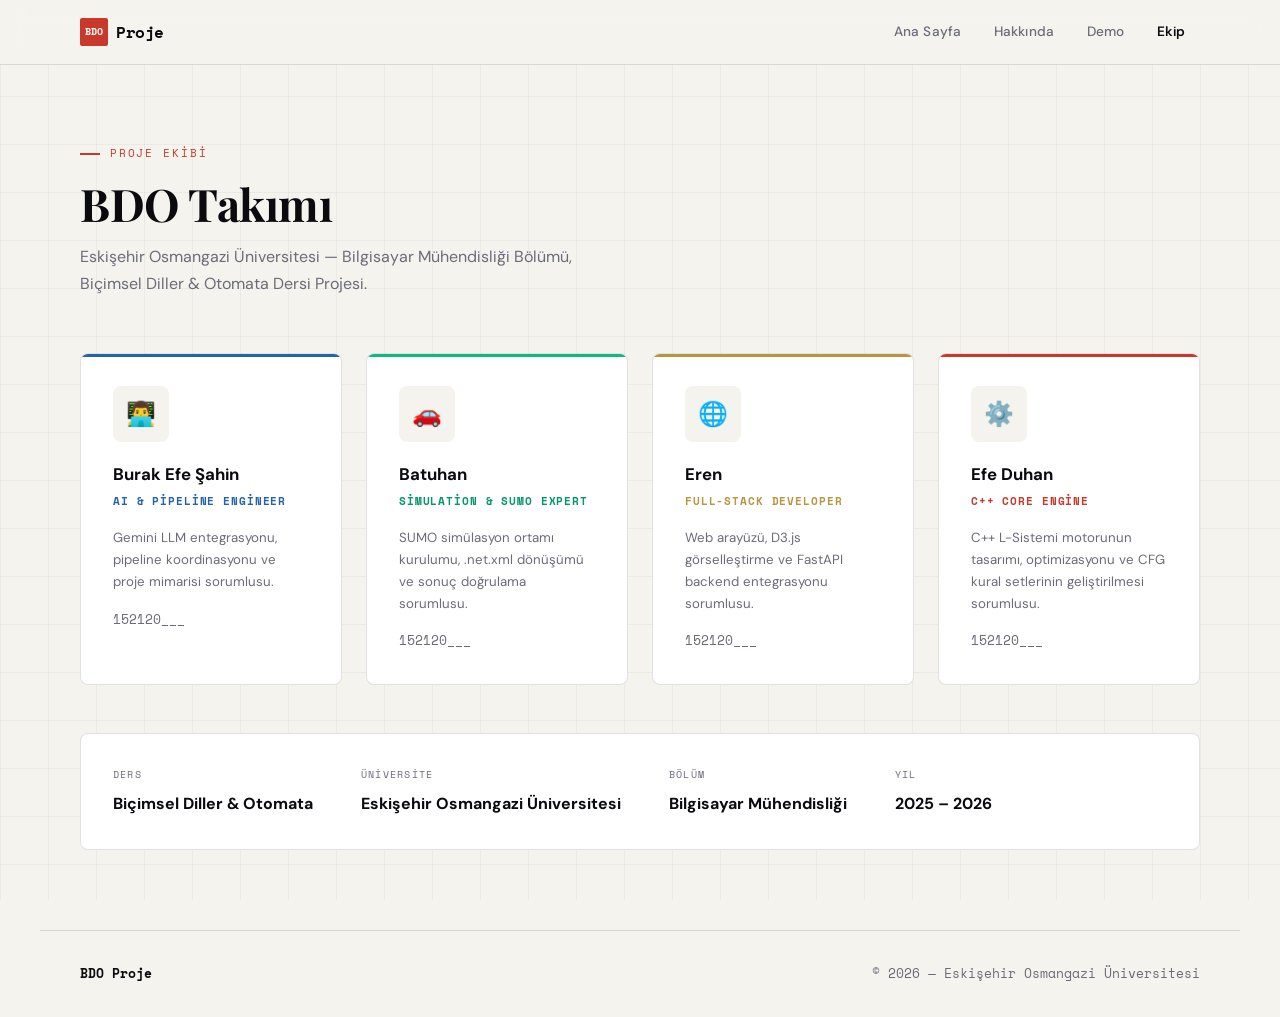
==== bdo/frontend/contact.html @ 6f30c8fc "Add files via upload" ====
<!DOCTYPE html>
<html lang="tr">
<head>
    <meta charset="UTF-8">
    <meta name="viewport" content="width=device-width, initial-scale=1.0">
    <title>BDO Proje — Ekip</title>
    <link rel="stylesheet" href="css/style.css">
</head>
<body>

<header>
    <nav>
        <a href="index.html" class="logo">
            <span class="logo-badge">BDO</span>
            Proje
        </a>
        <ul class="nav-links">
            <li><a href="index.html">Ana Sayfa</a></li>
            <li><a href="about.html">Hakkında</a></li>
            <li><a href="tool.html">Demo</a></li>
            <li><a href="contact.html" class="active">Ekip</a></li>
        </ul>
    </nav>
</header>

<section>
    <div class="section-label">Proje Ekibi</div>
    <h1 class="section-title">BDO Takımı</h1>
    <p class="section-sub">Eskişehir Osmangazi Üniversitesi — Bilgisayar Mühendisliği Bölümü, Biçimsel Diller & Otomata Dersi Projesi.</p>

    <div class="team-grid">
        <div class="team-card fade-up">
            <div class="team-avatar">👨‍💻</div>
            <div class="team-name">Burak Efe Şahin</div>
            <div class="team-role">AI & Pipeline Engineer</div>
            <p style="font-size: 0.83rem; color: var(--muted); margin-bottom: 1rem;">Gemini LLM entegrasyonu, pipeline koordinasyonu ve proje mimarisi sorumlusu.</p>
            <div class="team-no">152120___</div>
        </div>

        <div class="team-card fade-up delay-1">
            <div class="team-avatar">🚗</div>
            <div class="team-name">Batuhan</div>
            <div class="team-role">Simulation & SUMO Expert</div>
            <p style="font-size: 0.83rem; color: var(--muted); margin-bottom: 1rem;">SUMO simülasyon ortamı kurulumu, .net.xml dönüşümü ve sonuç doğrulama sorumlusu.</p>
            <div class="team-no">152120___</div>
        </div>

        <div class="team-card fade-up delay-2">
            <div class="team-avatar">🌐</div>
            <div class="team-name">Eren</div>
            <div class="team-role">Full-Stack Developer</div>
            <p style="font-size: 0.83rem; color: var(--muted); margin-bottom: 1rem;">Web arayüzü, D3.js görselleştirme ve FastAPI backend entegrasyonu sorumlusu.</p>
            <div class="team-no">152120___</div>
        </div>

        <div class="team-card fade-up delay-3">
            <div class="team-avatar">⚙️</div>
            <div class="team-name">Efe Duhan</div>
            <div class="team-role">C++ Core Engine</div>
            <p style="font-size: 0.83rem; color: var(--muted); margin-bottom: 1rem;">C++ L-Sistemi motorunun tasarımı, optimizasyonu ve CFG kural setlerinin geliştirilmesi sorumlusu.</p>
            <div class="team-no">152120___</div>
        </div>
    </div>

    <!-- Course info -->
    <div style="margin-top: 3rem; border: 1px solid var(--border); border-radius: 8px; padding: 2rem; background: white; display: flex; gap: 3rem; flex-wrap: wrap;">
        <div>
            <div style="font-family: 'Space Mono', monospace; font-size: 0.65rem; letter-spacing: 0.12em; text-transform: uppercase; color: var(--muted); margin-bottom: 0.5rem;">Ders</div>
            <div style="font-weight: 700;">Biçimsel Diller & Otomata</div>
        </div>
        <div>
            <div style="font-family: 'Space Mono', monospace; font-size: 0.65rem; letter-spacing: 0.12em; text-transform: uppercase; color: var(--muted); margin-bottom: 0.5rem;">Üniversite</div>
            <div style="font-weight: 700;">Eskişehir Osmangazi Üniversitesi</div>
        </div>
        <div>
            <div style="font-family: 'Space Mono', monospace; font-size: 0.65rem; letter-spacing: 0.12em; text-transform: uppercase; color: var(--muted); margin-bottom: 0.5rem;">Bölüm</div>
            <div style="font-weight: 700;">Bilgisayar Mühendisliği</div>
        </div>
        <div>
            <div style="font-family: 'Space Mono', monospace; font-size: 0.65rem; letter-spacing: 0.12em; text-transform: uppercase; color: var(--muted); margin-bottom: 0.5rem;">Yıl</div>
            <div style="font-weight: 700;">2025 – 2026</div>
        </div>
    </div>
</section>

<footer>
    <span class="footer-logo">BDO Proje</span>
    <span>© 2026 — Eskişehir Osmangazi Üniversitesi</span>
</footer>

</body>
</html>
---- bdo/frontend/css/style.css ----
@import url('https://fonts.googleapis.com/css2?family=Space+Mono:ital,wght@0,400;0,700;1,400&family=DM+Sans:opsz,wght@9..40,300;9..40,400;9..40,500;9..40,600;9..40,700&family=Playfair+Display:wght@700;900&display=swap');

:root {
    --ink: #0a0a0f;
    --paper: #f5f3ee;
    --paper-dark: #ede9e0;
    --primary: #1a1a2e;
    --accent: #c8392b;
    --accent2: #2563a8;
    --gold: #b8953f;
    --muted: #6b6b7a;
    --radius: 4px;
    --border: rgba(10,10,15,0.12);
}

*, *::before, *::after {
    margin: 0; padding: 0;
    box-sizing: border-box;
}

::selection {
    background: var(--accent);
    color: white;
}

html { scroll-behavior: smooth; }

body {
    background: var(--paper);
    color: var(--ink);
    font-family: 'DM Sans', sans-serif;
    font-weight: 400;
    line-height: 1.65;
    overflow-x: hidden;
}

/* ─── GRID BACKGROUND ─── */
body::before {
    content: '';
    position: fixed;
    inset: 0;
    background-image:
        linear-gradient(rgba(10,10,15,0.04) 1px, transparent 1px),
        linear-gradient(90deg, rgba(10,10,15,0.04) 1px, transparent 1px);
    background-size: 48px 48px;
    pointer-events: none;
    z-index: 0;
}

/* ─── HEADER / NAV ─── */
header {
    position: sticky;
    top: 0;
    z-index: 100;
    background: rgba(245, 243, 238, 0.92);
    backdrop-filter: blur(12px);
    border-bottom: 1px solid var(--border);
}

nav {
    max-width: 1200px;
    margin: 0 auto;
    padding: 0 2.5rem;
    height: 64px;
    display: flex;
    align-items: center;
    justify-content: space-between;
}

.logo {
    font-family: 'Space Mono', monospace;
    font-size: 1rem;
    font-weight: 700;
    color: var(--ink);
    text-decoration: none;
    letter-spacing: -0.5px;
    display: flex;
    align-items: center;
    gap: 0.5rem;
}

.logo-badge {
    display: inline-flex;
    align-items: center;
    justify-content: center;
    width: 28px; height: 28px;
    background: var(--accent);
    color: white;
    font-size: 0.65rem;
    font-weight: 700;
    border-radius: 2px;
    letter-spacing: 0;
}

.nav-links {
    list-style: none;
    display: flex;
    gap: 0.25rem;
}

.nav-links a {
    text-decoration: none;
    color: var(--muted);
    font-size: 0.85rem;
    font-weight: 500;
    padding: 0.4rem 0.9rem;
    border-radius: 3px;
    transition: all 0.2s;
    letter-spacing: 0.01em;
}

.nav-links a:hover { color: var(--ink); background: rgba(10,10,15,0.06); }
.nav-links a.active { color: var(--ink); font-weight: 600; }

/* ─── HERO ─── */
.hero {
    position: relative;
    z-index: 1;
    max-width: 1200px;
    margin: 0 auto;
    padding: 6rem 2.5rem 4rem;
    display: grid;
    grid-template-columns: 1fr 1fr;
    gap: 4rem;
    align-items: center;
    min-height: calc(100vh - 64px);
}

.hero-left {
    animation: fadeUp 0.8s ease forwards;
}

.hero-tag {
    display: inline-flex;
    align-items: center;
    gap: 0.5rem;
    font-family: 'Space Mono', monospace;
    font-size: 0.7rem;
    letter-spacing: 0.15em;
    text-transform: uppercase;
    color: var(--accent);
    background: rgba(200,57,43,0.08);
    border: 1px solid rgba(200,57,43,0.2);
    padding: 0.35rem 0.8rem;
    border-radius: 2px;
    margin-bottom: 1.5rem;
}

.hero-title {
    font-family: 'Playfair Display', serif;
    font-size: clamp(2.8rem, 5vw, 4.2rem);
    font-weight: 900;
    line-height: 1.05;
    letter-spacing: -1.5px;
    margin-bottom: 1.5rem;
    color: var(--ink);
}

.hero-title em {
    font-style: italic;
    color: var(--accent);
}

.hero-desc {
    font-size: 1rem;
    color: var(--muted);
    max-width: 460px;
    margin-bottom: 2.5rem;
    font-weight: 400;
    line-height: 1.8;
}

.hero-actions {
    display: flex;
    gap: 1rem;
    align-items: center;
    flex-wrap: wrap;
}

.btn-primary {
    display: inline-flex;
    align-items: center;
    gap: 0.5rem;
    background: var(--ink);
    color: var(--paper);
    padding: 0.85rem 1.8rem;
    border-radius: var(--radius);
    text-decoration: none;
    font-size: 0.9rem;
    font-weight: 600;
    transition: all 0.25s;
    border: 2px solid var(--ink);
    letter-spacing: 0.02em;
}

.btn-primary:hover {
    background: var(--accent);
    border-color: var(--accent);
    transform: translateY(-1px);
}

.btn-secondary {
    display: inline-flex;
    align-items: center;
    gap: 0.5rem;
    background: transparent;
    color: var(--ink);
    padding: 0.85rem 1.8rem;
    border-radius: var(--radius);
    text-decoration: none;
    font-size: 0.9rem;
    font-weight: 600;
    transition: all 0.25s;
    border: 2px solid var(--border);
    letter-spacing: 0.02em;
}

.btn-secondary:hover {
    border-color: var(--ink);
    background: rgba(10,10,15,0.04);
}

/* ─── HERO VISUAL ─── */
.hero-visual {
    position: relative;
    animation: fadeUp 0.8s 0.2s ease both;
}

.automata-diagram {
    background: var(--ink);
    border-radius: 8px;
    padding: 2.5rem;
    position: relative;
    overflow: hidden;
}

.automata-diagram::before {
    content: '';
    position: absolute;
    inset: 0;
    background: radial-gradient(circle at 80% 20%, rgba(37,99,168,0.3) 0%, transparent 60%),
                radial-gradient(circle at 20% 80%, rgba(200,57,43,0.2) 0%, transparent 50%);
}

.diagram-header {
    font-family: 'Space Mono', monospace;
    font-size: 0.65rem;
    color: rgba(245,243,238,0.4);
    letter-spacing: 0.12em;
    text-transform: uppercase;
    margin-bottom: 2rem;
    position: relative;
}

.diagram-svg {
    width: 100%;
    height: 220px;
    position: relative;
}

.stat-row {
    display: grid;
    grid-template-columns: repeat(3, 1fr);
    gap: 1px;
    background: rgba(245,243,238,0.1);
    border-radius: 4px;
    overflow: hidden;
    margin-top: 2rem;
    position: relative;
}

.stat-box {
    background: rgba(245,243,238,0.04);
    padding: 1.2rem 1rem;
    text-align: center;
}

.stat-num {
    font-family: 'Space Mono', monospace;
    font-size: 1.6rem;
    font-weight: 700;
    color: var(--paper);
    line-height: 1;
}

.stat-label {
    font-size: 0.7rem;
    color: rgba(245,243,238,0.4);
    margin-top: 0.3rem;
    letter-spacing: 0.05em;
}

/* ─── SECTION COMMONS ─── */
section {
    position: relative;
    z-index: 1;
    max-width: 1200px;
    margin: 0 auto;
    padding: 5rem 2.5rem;
}

.section-label {
    font-family: 'Space Mono', monospace;
    font-size: 0.68rem;
    letter-spacing: 0.18em;
    text-transform: uppercase;
    color: var(--accent);
    margin-bottom: 1rem;
    display: flex;
    align-items: center;
    gap: 0.6rem;
}

.section-label::before {
    content: '';
    display: inline-block;
    width: 20px; height: 2px;
    background: var(--accent);
}

.section-title {
    font-family: 'Playfair Display', serif;
    font-size: clamp(2rem, 3.5vw, 3rem);
    font-weight: 700;
    line-height: 1.1;
    letter-spacing: -0.5px;
    margin-bottom: 1rem;
}

.section-sub {
    font-size: 1rem;
    color: var(--muted);
    max-width: 540px;
    margin-bottom: 3.5rem;
}

/* ─── SEPARATOR ─── */
.sep {
    border: none;
    height: 1px;
    background: var(--border);
    max-width: 1200px;
    margin: 0 auto;
}

/* ─── PIPELINE / PHASES ─── */
.phases-grid {
    display: grid;
    grid-template-columns: repeat(4, 1fr);
    gap: 1px;
    background: var(--border);
    border: 1px solid var(--border);
    border-radius: 8px;
    overflow: hidden;
}

.phase-card {
    background: var(--paper);
    padding: 2rem 1.5rem;
    transition: background 0.25s;
    position: relative;
}

.phase-card:hover { background: white; }

.phase-num {
    font-family: 'Space Mono', monospace;
    font-size: 0.65rem;
    font-weight: 700;
    color: var(--muted);
    letter-spacing: 0.1em;
    margin-bottom: 1.2rem;
}

.phase-icon {
    width: 44px; height: 44px;
    border-radius: 8px;
    display: flex;
    align-items: center;
    justify-content: center;
    font-size: 1.3rem;
    margin-bottom: 1.2rem;
}

.phase-card:nth-child(1) .phase-icon { background: rgba(37,99,168,0.1); }
.phase-card:nth-child(2) .phase-icon { background: rgba(200,57,43,0.1); }
.phase-card:nth-child(3) .phase-icon { background: rgba(184,149,63,0.12); }
.phase-card:nth-child(4) .phase-icon { background: rgba(16,185,129,0.1); }

.phase-title {
    font-family: 'DM Sans', sans-serif;
    font-size: 0.95rem;
    font-weight: 700;
    margin-bottom: 0.5rem;
    color: var(--ink);
}

.phase-desc {
    font-size: 0.83rem;
    color: var(--muted);
    line-height: 1.6;
}

.phase-tag {
    display: inline-block;
    margin-top: 1.2rem;
    font-family: 'Space Mono', monospace;
    font-size: 0.65rem;
    padding: 0.25rem 0.6rem;
    border-radius: 2px;
    font-weight: 700;
    letter-spacing: 0.05em;
}

.phase-card:nth-child(1) .phase-tag { background: rgba(37,99,168,0.1); color: var(--accent2); }
.phase-card:nth-child(2) .phase-tag { background: rgba(200,57,43,0.1); color: var(--accent); }
.phase-card:nth-child(3) .phase-tag { background: rgba(184,149,63,0.12); color: var(--gold); }
.phase-card:nth-child(4) .phase-tag { background: rgba(16,185,129,0.1); color: #059669; }

/* ─── TOOL PAGE ─── */
.tool-layout {
    display: grid;
    grid-template-columns: 340px 1fr;
    gap: 2rem;
    align-items: start;
}

.panel {
    background: white;
    border: 1px solid var(--border);
    border-radius: 8px;
    overflow: hidden;
}

.panel-header {
    padding: 1.2rem 1.5rem;
    border-bottom: 1px solid var(--border);
    display: flex;
    align-items: center;
    justify-content: space-between;
}

.panel-title {
    font-family: 'Space Mono', monospace;
    font-size: 0.72rem;
    font-weight: 700;
    letter-spacing: 0.1em;
    text-transform: uppercase;
    color: var(--ink);
}

.panel-body { padding: 1.5rem; }

.form-group {
    margin-bottom: 1.2rem;
}

.form-group label {
    display: block;
    font-size: 0.78rem;
    font-weight: 600;
    color: var(--ink);
    margin-bottom: 0.45rem;
    letter-spacing: 0.02em;
}

.form-group select,
.form-group input[type="number"] {
    width: 100%;
    padding: 0.75rem 1rem;
    border: 1.5px solid var(--border);
    border-radius: var(--radius);
    background: var(--paper);
    font-family: 'DM Sans', sans-serif;
    font-size: 0.88rem;
    color: var(--ink);
    transition: border-color 0.2s;
    appearance: none;
}

.form-group select:focus,
.form-group input[type="number"]:focus {
    outline: none;
    border-color: var(--ink);
    background: white;
}

.run-btn {
    width: 100%;
    padding: 0.9rem;
    background: var(--ink);
    color: var(--paper);
    border: none;
    border-radius: var(--radius);
    font-family: 'DM Sans', sans-serif;
    font-size: 0.88rem;
    font-weight: 700;
    cursor: pointer;
    transition: all 0.25s;
    letter-spacing: 0.03em;
    display: flex;
    align-items: center;
    justify-content: center;
    gap: 0.5rem;
    margin-top: 0.5rem;
}

.run-btn:hover { background: var(--accent); }
.run-btn:disabled { background: var(--muted); cursor: not-allowed; }

.status-indicator {
    width: 8px; height: 8px;
    border-radius: 50%;
    background: #10b981;
    animation: pulse-green 2s infinite;
}

@keyframes pulse-green {
    0%, 100% { box-shadow: 0 0 0 0 rgba(16,185,129,0.4); }
    50% { box-shadow: 0 0 0 5px rgba(16,185,129,0); }
}

.map-container {
    display: flex;
    flex-direction: column;
    gap: 1rem;
}

#mapDisplay {
    height: 460px;
    min-height: 460px;
    border-radius: var(--radius);
    background: #f8f7f4;
    border: 1px solid var(--border);
    position: relative;
    overflow: hidden;
    /* ÖNEMLİ: flex KULLANMIYORUZ — SVG %100 doldurabilsin.
       Empty state'i position:absolute ile merkezliyoruz (aşağıda). */
}

#mapDisplay svg {
    display: block;
}

/* ─── LEAFLET HARITA (OSM modu) ─── */
#leafletMap {
    position: absolute;
    inset: 0;
    z-index: 1;
    border-radius: var(--radius);
}

/* Leaflet'in varsayılan attribution'ı ufak olsun */
.leaflet-control-attribution {
    font-size: 0.6rem !important;
    background: rgba(255,255,255,0.7) !important;
}

/* D3 overlay'i Leaflet'in üstünde ama interaksiyonu bloklama dışında tutuyoruz */
#leafletMap svg {
    pointer-events: none;  /* tile'lar üzerinde pan yapılabilsin */
}

#leafletMap svg circle,
#leafletMap svg line {
    pointer-events: auto;  /* ama nokta ve çizgiler tıklanabilir/hover'lanabilir */
}

.map-empty-state {
    position: absolute;
    inset: 0;
    display: flex;
    flex-direction: column;
    align-items: center;
    justify-content: center;
    text-align: center;
    color: var(--muted);
    pointer-events: none;
}

.map-empty-state .empty-icon {
    font-size: 3rem;
    margin-bottom: 1rem;
    opacity: 0.4;
}

.map-empty-state p {
    font-size: 0.85rem;
    font-family: 'Space Mono', monospace;
}

.console-box {
    background: #0f1117;
    border-radius: var(--radius);
    padding: 1rem 1.2rem;
    font-family: 'Space Mono', monospace;
    font-size: 0.78rem;
    color: #4ade80;
    height: 130px;
    overflow-y: auto;
    border: 1px solid rgba(255,255,255,0.06);
    line-height: 1.7;
}

.console-box::-webkit-scrollbar { width: 4px; }
.console-box::-webkit-scrollbar-track { background: transparent; }
.console-box::-webkit-scrollbar-thumb { background: rgba(255,255,255,0.1); border-radius: 2px; }

/* ─── MAP LEGEND ─── */
.map-legend {
    position: absolute;
    top: 12px;
    right: 12px;
    background: rgba(255, 255, 255, 0.92);
    backdrop-filter: blur(8px);
    border: 1px solid var(--border);
    border-radius: 6px;
    padding: 0.6rem 0.8rem;
    font-family: 'Space Mono', monospace;
    font-size: 0.68rem;
    color: var(--ink);
    z-index: 10;
    box-shadow: 0 2px 8px rgba(0,0,0,0.05);
    pointer-events: none;
}

.legend-row {
    display: flex;
    align-items: center;
    gap: 0.45rem;
    padding: 0.15rem 0;
    letter-spacing: 0.02em;
}

.legend-swatch {
    display: inline-block;
    width: 16px; height: 3px;
    border-radius: 1px;
}

.legend-swatch.legend-node {
    width: 8px; height: 8px;
    border-radius: 50%;
    background: var(--accent);
    border: 1.5px solid var(--paper);
}

.legend-swatch.legend-edge {
    background: #3b82f6;
}

.legend-swatch.legend-ai {
    background: #16a34a;
    background-image: repeating-linear-gradient(90deg,
        #16a34a 0, #16a34a 4px,
        transparent 4px, transparent 7px);
}

/* ─── MAP TOOLTIP (hover) ─── */
.map-tooltip {
    position: absolute;
    background: var(--ink);
    color: var(--paper);
    padding: 0.5rem 0.75rem;
    border-radius: 4px;
    font-family: 'Space Mono', monospace;
    font-size: 0.7rem;
    pointer-events: none;
    z-index: 20;
    box-shadow: 0 4px 12px rgba(0,0,0,0.2);
    white-space: nowrap;
    transform: translate(-50%, -120%);
    opacity: 0.96;
}

.map-tooltip-coord {
    opacity: 0.55;
    font-size: 0.62rem;
    margin-top: 2px;
}

/* ─── STATS PANEL ─── */
.stats-grid {
    display: grid;
    grid-template-columns: 1fr 1fr;
    gap: 1px;
    background: var(--border);
    border: 1px solid var(--border);
    border-radius: 4px;
    overflow: hidden;
}

.stat-cell {
    background: white;
    padding: 1rem 0.9rem;
    text-align: left;
}

.stat-cell-label {
    font-family: 'Space Mono', monospace;
    font-size: 0.62rem;
    letter-spacing: 0.12em;
    text-transform: uppercase;
    color: var(--muted);
    margin-bottom: 0.35rem;
}

.stat-cell-value {
    font-family: 'Playfair Display', serif;
    font-size: 1.6rem;
    font-weight: 700;
    color: var(--ink);
    line-height: 1;
    letter-spacing: -0.5px;
}

.stat-cell-value.is-yes { color: #059669; }
.stat-cell-value.is-no  { color: var(--muted); font-size: 1rem; font-weight: 500; }

.stats-source-badge {
    font-family: 'Space Mono', monospace;
    font-size: 0.6rem;
    letter-spacing: 0.1em;
    text-transform: uppercase;
    padding: 0.2rem 0.55rem;
    background: var(--paper);
    color: var(--muted);
    border-radius: 2px;
    border: 1px solid var(--border);
    font-weight: 700;
}

/* ─── SUMO STATUS BAR ─── */
.sumo-status {
    margin-top: 1rem;
    padding: 0.7rem 0.9rem;
    border-radius: 4px;
    font-family: 'Space Mono', monospace;
    font-size: 0.7rem;
    line-height: 1.5;
    display: none;  /* JS açar */
}

.sumo-status.is-ok {
    display: block;
    background: rgba(16,185,129,0.08);
    color: #047857;
    border: 1px solid rgba(16,185,129,0.25);
}

.sumo-status.is-partial {
    display: block;
    background: rgba(251,146,60,0.08);
    color: #b45309;
    border: 1px solid rgba(251,146,60,0.3);
}

.sumo-status.is-error {
    display: block;
    background: rgba(239,68,68,0.08);
    color: #b91c1c;
    border: 1px solid rgba(239,68,68,0.25);
}

/* ─── TEAM PAGE ─── */
.team-grid {
    display: grid;
    grid-template-columns: repeat(auto-fit, minmax(260px, 1fr));
    gap: 1.5rem;
}

.team-card {
    background: white;
    border: 1px solid var(--border);
    border-radius: 8px;
    padding: 2rem;
    transition: all 0.25s;
    position: relative;
    overflow: hidden;
}

.team-card::before {
    content: '';
    position: absolute;
    top: 0; left: 0; right: 0;
    height: 3px;
}

.team-card:nth-child(1)::before { background: var(--accent2); }
.team-card:nth-child(2)::before { background: #10b981; }
.team-card:nth-child(3)::before { background: var(--gold); }
.team-card:nth-child(4)::before { background: var(--accent); }

.team-card:hover { transform: translateY(-3px); box-shadow: 0 12px 32px rgba(0,0,0,0.08); }

.team-avatar {
    width: 56px; height: 56px;
    border-radius: 8px;
    display: flex;
    align-items: center;
    justify-content: center;
    font-size: 1.5rem;
    margin-bottom: 1.2rem;
    background: var(--paper);
}

.team-name {
    font-size: 1.05rem;
    font-weight: 700;
    color: var(--ink);
    margin-bottom: 0.25rem;
}

.team-role {
    font-family: 'Space Mono', monospace;
    font-size: 0.68rem;
    font-weight: 700;
    letter-spacing: 0.08em;
    text-transform: uppercase;
    margin-bottom: 1rem;
}

.team-card:nth-child(1) .team-role { color: var(--accent2); }
.team-card:nth-child(2) .team-role { color: #059669; }
.team-card:nth-child(3) .team-role { color: var(--gold); }
.team-card:nth-child(4) .team-role { color: var(--accent); }

.team-no {
    font-size: 0.8rem;
    color: var(--muted);
    font-family: 'Space Mono', monospace;
}

/* ─── ABOUT PAGE ─── */
.arch-grid {
    display: grid;
    grid-template-columns: 1fr 1fr;
    gap: 2rem;
    margin-top: 3rem;
}

.arch-card {
    background: white;
    border: 1px solid var(--border);
    border-radius: 8px;
    padding: 2rem;
}

.arch-card-title {
    font-size: 0.95rem;
    font-weight: 700;
    margin-bottom: 0.8rem;
    display: flex;
    align-items: center;
    gap: 0.6rem;
}

.arch-badge {
    display: inline-flex;
    align-items: center;
    justify-content: center;
    width: 24px; height: 24px;
    background: var(--ink);
    color: var(--paper);
    font-size: 0.65rem;
    font-weight: 700;
    border-radius: 2px;
    font-family: 'Space Mono', monospace;
}

.arch-card p {
    font-size: 0.88rem;
    color: var(--muted);
    line-height: 1.75;
}

.tech-chips {
    display: flex;
    flex-wrap: wrap;
    gap: 0.4rem;
    margin-top: 1rem;
}

.chip {
    font-family: 'Space Mono', monospace;
    font-size: 0.65rem;
    padding: 0.25rem 0.6rem;
    background: var(--paper);
    border: 1px solid var(--border);
    border-radius: 2px;
    color: var(--muted);
    font-weight: 700;
    letter-spacing: 0.05em;
}

/* ─── FOOTER ─── */
footer {
    position: relative;
    z-index: 1;
    border-top: 1px solid var(--border);
    padding: 2rem 2.5rem;
    max-width: 1200px;
    margin: 0 auto;
    display: flex;
    align-items: center;
    justify-content: space-between;
    font-size: 0.82rem;
    color: var(--muted);
    font-family: 'Space Mono', monospace;
}

.footer-logo {
    font-weight: 700;
    color: var(--ink);
}
/* ─── BYPASS ETKİSİ KARŞILAŞTIRMA PANELİ ─── */
.compare-grid {
    display: flex;
    flex-direction: column;
    gap: 0.6rem;
    margin-bottom: 1rem;
}

.compare-row {
    display: grid;
    grid-template-columns: 70px 1fr auto 1fr auto;
    align-items: center;
    gap: 0.6rem;
    font-family: 'Space Mono', monospace;
    font-size: 0.8rem;
}

.compare-label {
    font-size: 0.65rem;
    letter-spacing: 0.1em;
    text-transform: uppercase;
    color: var(--muted);
}

.compare-before { color: var(--muted); }
.compare-after  { color: var(--ink); font-weight: 700; }
.compare-arrow  { color: var(--muted); font-size: 0.9rem; }

.compare-diff {
    font-size: 0.72rem;
    padding: 0.15rem 0.45rem;
    border-radius: 3px;
    font-weight: 700;
    letter-spacing: 0.02em;
}
.compare-diff.is-good    { background: rgba(16,185,129,0.12); color: #059669; }
.compare-diff.is-bad     { background: rgba(239,68,68,0.12);  color: #b91c1c; }
.compare-diff.is-neutral { background: var(--paper); color: var(--muted); }

/* ─── VIEW MODE TOGGLE (Önce/Sonra) ─── */
.view-mode-toggle {
    display: grid;
    grid-template-columns: 1fr 1fr;
    gap: 1px;
    background: var(--border);
    border: 1px solid var(--border);
    border-radius: 4px;
    overflow: hidden;
    margin-top: 0.5rem;
}

.view-mode-option {
    background: white;
    padding: 0.6rem 0.8rem;
    cursor: pointer;
    text-align: center;
    font-family: 'Space Mono', monospace;
    font-size: 0.72rem;
    font-weight: 700;
    letter-spacing: 0.08em;
    text-transform: uppercase;
    color: var(--muted);
    transition: all 0.15s;
}

.view-mode-option input[type="radio"] { display: none; }
.view-mode-option:hover { background: var(--paper); }
.view-mode-option:has(input:checked) {
    background: var(--ink);
    color: var(--paper);
}
.view-mode-option:has(input:disabled) {
    opacity: 0.4;
    cursor: not-allowed;
}
/* ─── ANIMATIONS ─── */
@keyframes fadeUp {
    from { opacity: 0; transform: translateY(24px); }
    to { opacity: 1; transform: translateY(0); }
}

.fade-up {
    opacity: 0;
    animation: fadeUp 0.7s ease forwards;
}

.delay-1 { animation-delay: 0.1s; }
.delay-2 { animation-delay: 0.2s; }
.delay-3 { animation-delay: 0.3s; }
.delay-4 { animation-delay: 0.4s; }

/* ─── RESPONSIVE ─── */
@media (max-width: 900px) {
    .hero { grid-template-columns: 1fr; min-height: auto; padding: 3rem 1.5rem; }
    .hero-visual { display: none; }
    .phases-grid { grid-template-columns: 1fr 1fr; }
    .tool-layout { grid-template-columns: 1fr; }
    .arch-grid { grid-template-columns: 1fr; }
    nav { padding: 0 1.5rem; }
    .nav-links { gap: 0.1rem; }
    .nav-links a { padding: 0.4rem 0.6rem; font-size: 0.8rem; }
}
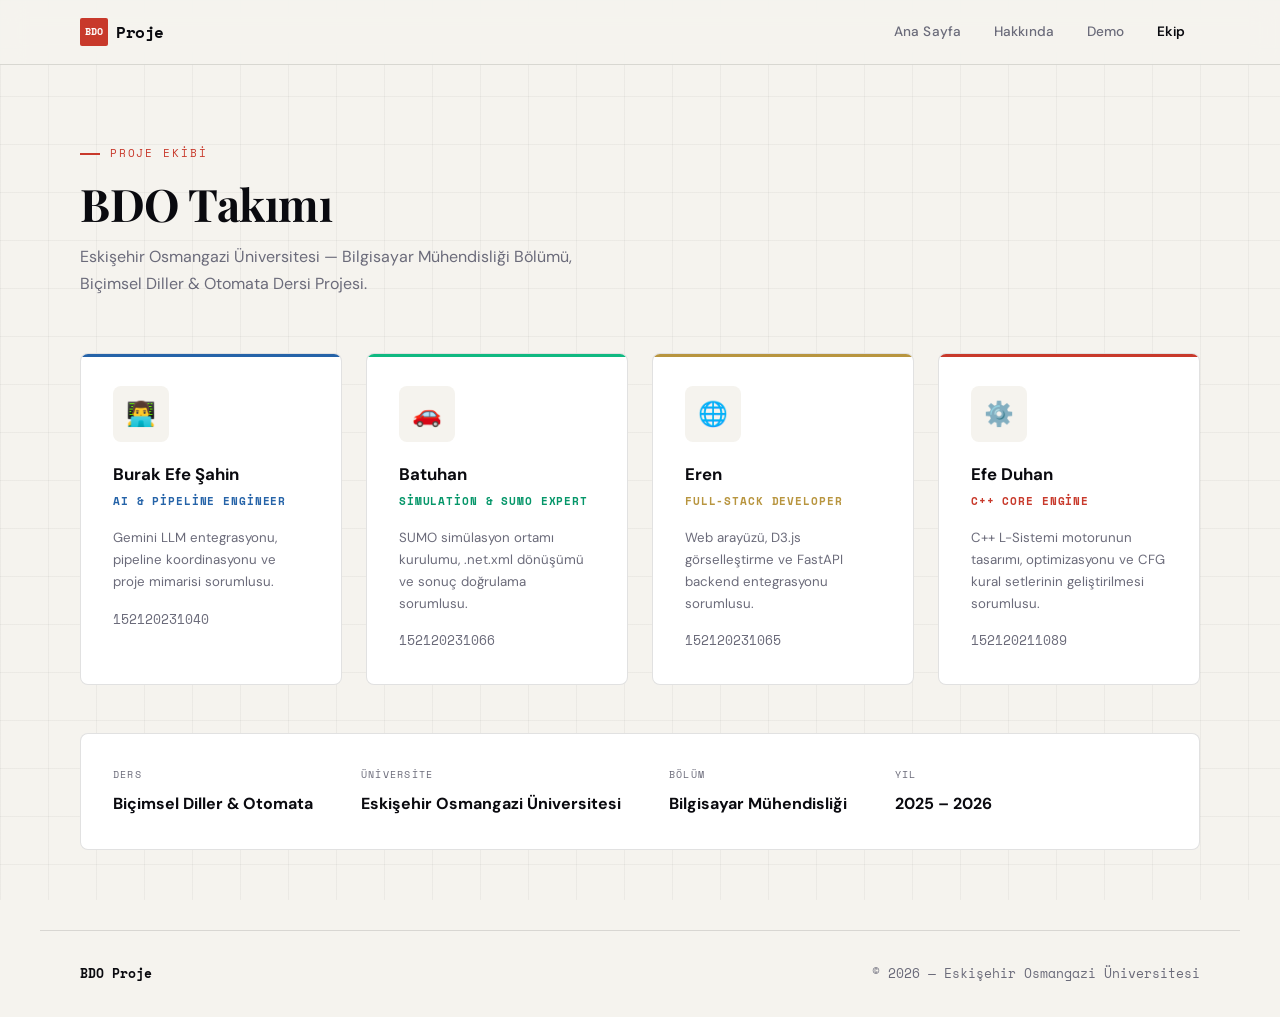
==== commit ca059565: "Update contact.html" ====
--- a/bdo/frontend/contact.html
+++ b/bdo/frontend/contact.html
@@ -34,7 +34,7 @@
             <div class="team-name">Burak Efe Şahin</div>
             <div class="team-role">AI & Pipeline Engineer</div>
             <p style="font-size: 0.83rem; color: var(--muted); margin-bottom: 1rem;">Gemini LLM entegrasyonu, pipeline koordinasyonu ve proje mimarisi sorumlusu.</p>
-            <div class="team-no">152120___</div>
+            <div class="team-no">152120231040</div>
         </div>
 
         <div class="team-card fade-up delay-1">
@@ -42,7 +42,7 @@
             <div class="team-name">Batuhan</div>
             <div class="team-role">Simulation & SUMO Expert</div>
             <p style="font-size: 0.83rem; color: var(--muted); margin-bottom: 1rem;">SUMO simülasyon ortamı kurulumu, .net.xml dönüşümü ve sonuç doğrulama sorumlusu.</p>
-            <div class="team-no">152120___</div>
+            <div class="team-no">152120231066</div>
         </div>
 
         <div class="team-card fade-up delay-2">
@@ -50,7 +50,7 @@
             <div class="team-name">Eren</div>
             <div class="team-role">Full-Stack Developer</div>
             <p style="font-size: 0.83rem; color: var(--muted); margin-bottom: 1rem;">Web arayüzü, D3.js görselleştirme ve FastAPI backend entegrasyonu sorumlusu.</p>
-            <div class="team-no">152120___</div>
+            <div class="team-no">152120231065</div>
         </div>
 
         <div class="team-card fade-up delay-3">
@@ -58,7 +58,7 @@
             <div class="team-name">Efe Duhan</div>
             <div class="team-role">C++ Core Engine</div>
             <p style="font-size: 0.83rem; color: var(--muted); margin-bottom: 1rem;">C++ L-Sistemi motorunun tasarımı, optimizasyonu ve CFG kural setlerinin geliştirilmesi sorumlusu.</p>
-            <div class="team-no">152120___</div>
+            <div class="team-no">152120211089</div>
         </div>
     </div>
 
@@ -89,4 +89,4 @@
 </footer>
 
 </body>
-</html>+</html>
